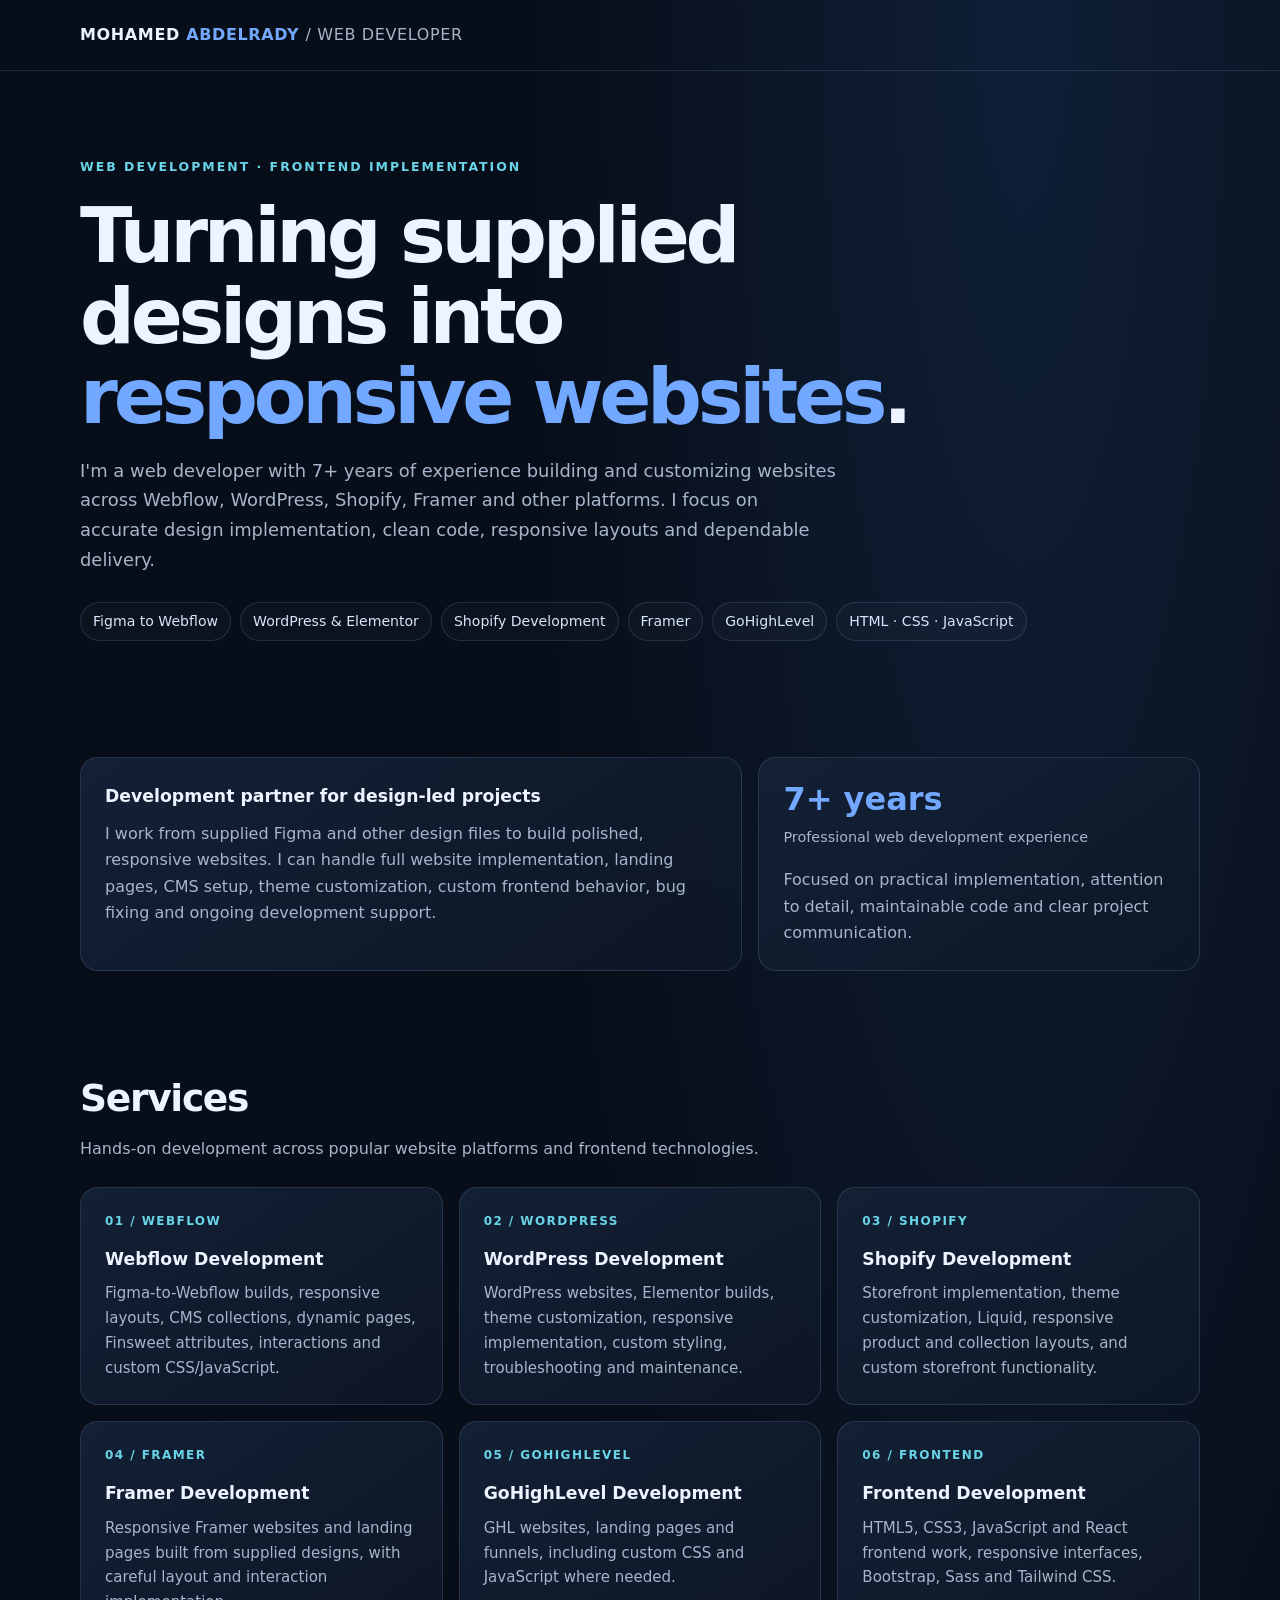
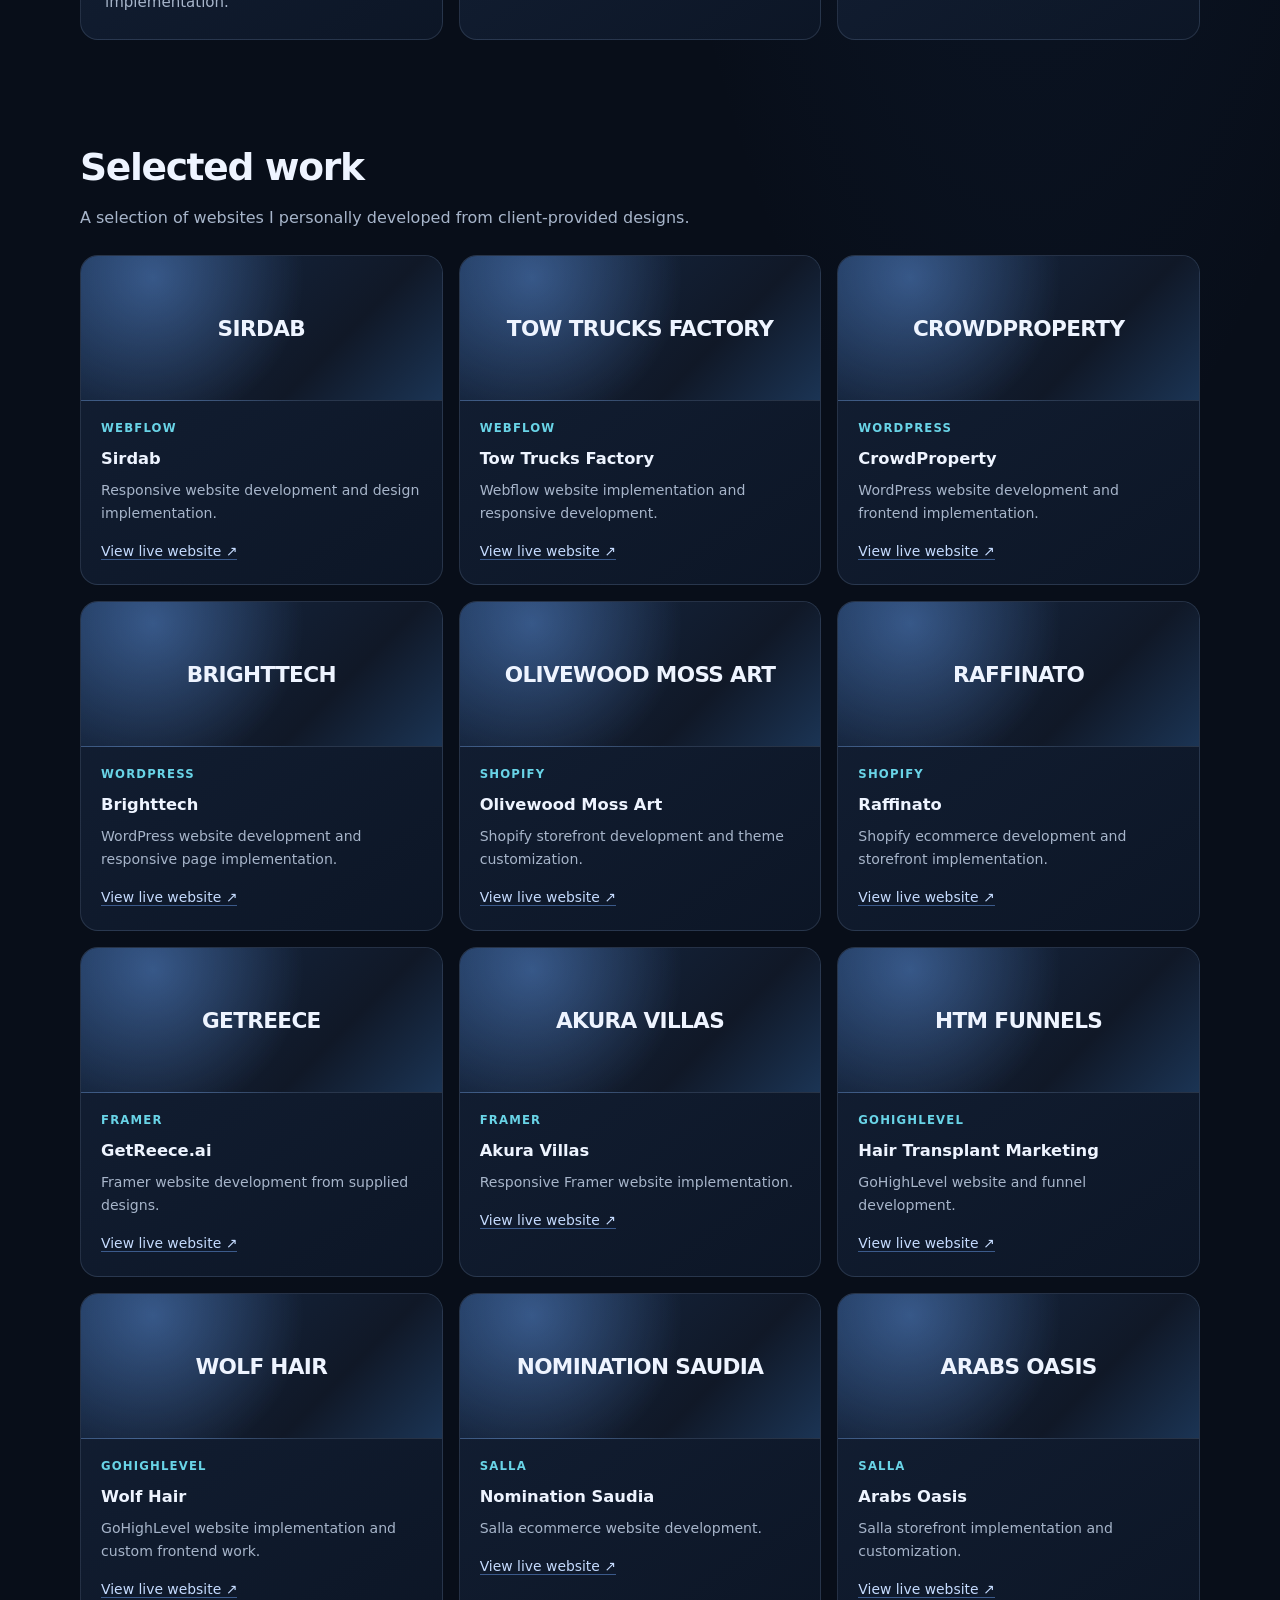
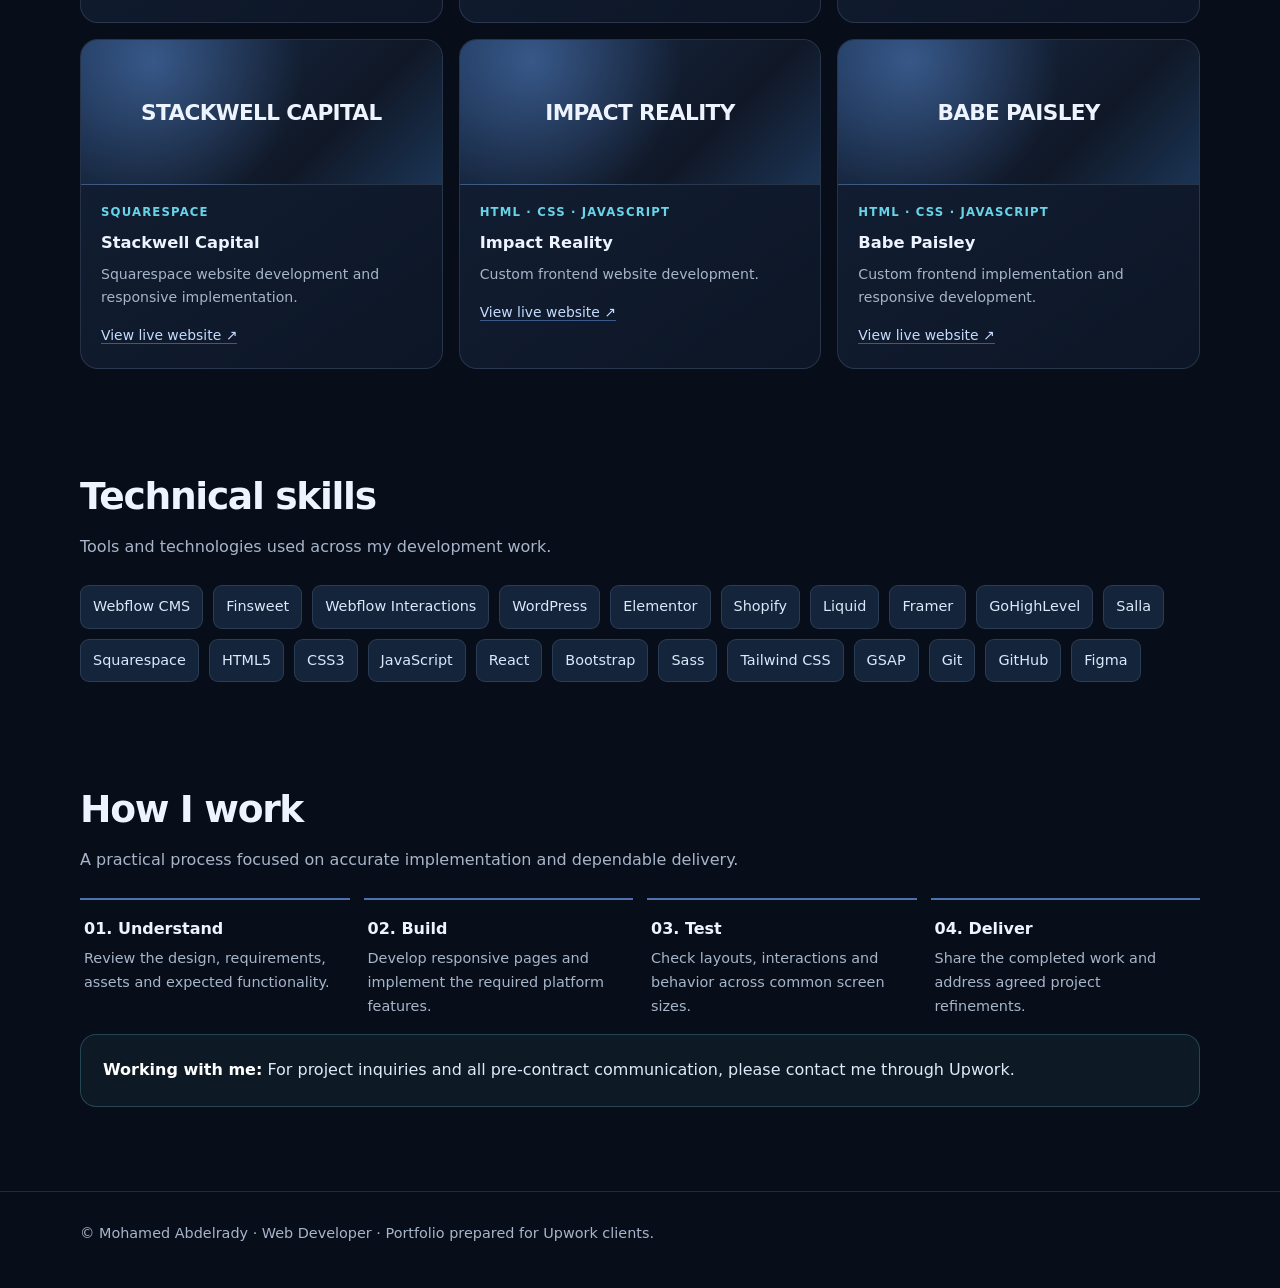
==== upwork.html @ b4db04c6 "Add files via upload" ====
<!doctype html>
<html lang="en">
<head>
  <meta charset="utf-8">
  <meta name="viewport" content="width=device-width, initial-scale=1">
  <meta name="description" content="Web developer with 7+ years of experience building responsive Webflow, WordPress, Shopify, Framer, GoHighLevel, Salla and Squarespace websites from supplied designs.">
  <meta name="robots" content="index,follow">
  <meta name="theme-color" content="#0b1220">
  <title>Web Developer Portfolio | Webflow, WordPress, Shopify & Frontend</title>
  <style>
    :root{color-scheme:dark;--bg:#080e19;--panel:#101a2b;--panel2:#121f34;--line:rgba(160,184,220,.16);--text:#eef4ff;--muted:#a7b5ca;--blue:#72a8ff;--cyan:#69d4e7;--max:1120px}
    *{box-sizing:border-box}html{scroll-behavior:smooth}body{margin:0;background:radial-gradient(ellipse at 80% 0%,rgba(42,91,160,.22),transparent 34%),var(--bg);color:var(--text);font:16px/1.65 Inter,ui-sans-serif,system-ui,-apple-system,"Segoe UI",sans-serif}
    a{color:inherit}.wrap{width:min(var(--max),calc(100% - 40px));margin:auto}.top{padding:22px 0;border-bottom:1px solid var(--line)}.brand{font-weight:750;letter-spacing:.04em}.brand span{color:var(--blue)}
    .hero{padding:86px 0 68px}.eyebrow{color:var(--cyan);font-size:.78rem;font-weight:750;letter-spacing:.16em;text-transform:uppercase}.hero h1{max-width:850px;font-size:clamp(2.5rem,6vw,4.8rem);line-height:1.05;letter-spacing:-.055em;margin:18px 0}.hero h1 em{font-style:normal;color:var(--blue)}.lead{max-width:760px;color:var(--muted);font-size:1.12rem}.chips{display:flex;flex-wrap:wrap;gap:9px;margin-top:28px}.chip{padding:7px 12px;border:1px solid var(--line);border-radius:99px;background:rgba(255,255,255,.025);font-size:.88rem;color:#d7e5fa}
    section{padding:48px 0}.section-head{margin-bottom:24px}.section-head h2{font-size:clamp(1.7rem,3vw,2.35rem);letter-spacing:-.035em;margin:0 0 7px}.section-head p{margin:0;color:var(--muted)}.intro-grid,.service-grid,.project-grid{display:grid;gap:16px}.intro-grid{grid-template-columns:1.2fr .8fr}.card{background:linear-gradient(145deg,rgba(20,33,54,.95),rgba(13,23,39,.95));border:1px solid var(--line);border-radius:18px;padding:24px}.card h3{margin:0 0 10px;font-size:1.08rem}.card p{margin:0;color:var(--muted)}.stat{font-size:2rem;font-weight:800;color:var(--blue);line-height:1.1}.stat-label{color:var(--muted);font-size:.9rem;margin-top:8px}.service-grid{grid-template-columns:repeat(3,1fr)}.service{min-height:190px}.service .num{font-size:.75rem;color:var(--cyan);font-weight:750;letter-spacing:.12em}.service h3{margin:13px 0 8px}.service p{font-size:.94rem}
    .project-grid{grid-template-columns:repeat(3,1fr)}.project{padding:0;overflow:hidden}.cover{height:145px;display:flex;align-items:center;justify-content:center;text-align:center;padding:20px;background:radial-gradient(circle at 20% 15%,rgba(111,170,255,.38),transparent 48%),linear-gradient(135deg,#172b49,#101827 68%,#1b3454);border-bottom:1px solid var(--line)}.cover strong{font-size:1.35rem;letter-spacing:-.03em}.project-body{padding:18px 20px 20px}.tag{font-size:.73rem;color:var(--cyan);font-weight:750;letter-spacing:.1em;text-transform:uppercase}.project h3{margin:7px 0 6px;font-size:1.02rem}.project p{font-size:.88rem;color:var(--muted);margin:0 0 13px}.project a{font-size:.87rem;color:#c6dcff;text-decoration:none;border-bottom:1px solid rgba(114,168,255,.45)}.project a:hover{color:white}
    .stack{display:flex;flex-wrap:wrap;gap:10px}.stack span{background:#14243a;border:1px solid var(--line);border-radius:9px;padding:9px 12px;color:#dce8fa;font-size:.9rem}.process{display:grid;grid-template-columns:repeat(4,1fr);gap:14px}.step{border-top:2px solid rgba(114,168,255,.65);padding:16px 4px}.step b{display:block;margin-bottom:5px}.step p{margin:0;color:var(--muted);font-size:.9rem}.note{padding:22px;border:1px solid rgba(105,212,231,.24);border-radius:16px;background:rgba(105,212,231,.055);color:#dceafa}.note strong{color:white}.foot{padding:30px 0 42px;border-top:1px solid var(--line);color:var(--muted);font-size:.9rem;margin-top:36px}
    @media(max-width:800px){.intro-grid{grid-template-columns:1fr}.service-grid,.project-grid{grid-template-columns:repeat(2,1fr)}.process{grid-template-columns:repeat(2,1fr)}}@media(max-width:540px){.wrap{width:min(100% - 28px,var(--max))}.hero{padding:62px 0 45px}.service-grid,.project-grid{grid-template-columns:1fr}.card{padding:20px}.cover{height:125px}}
  </style>
</head>
<body>
  <header class="top"><div class="wrap brand">MOHAMED <span>ABDELRADY</span> <span style="color:#a7b5ca;font-weight:500">/ WEB DEVELOPER</span></div></header>
  <main>
    <section class="hero"><div class="wrap">
      <div class="eyebrow">Web Development · Frontend Implementation</div>
      <h1>Turning supplied designs into <em>responsive websites</em>.</h1>
      <p class="lead">I'm a web developer with 7+ years of experience building and customizing websites across Webflow, WordPress, Shopify, Framer and other platforms. I focus on accurate design implementation, clean code, responsive layouts and dependable delivery.</p>
      <div class="chips"><span class="chip">Figma to Webflow</span><span class="chip">WordPress & Elementor</span><span class="chip">Shopify Development</span><span class="chip">Framer</span><span class="chip">GoHighLevel</span><span class="chip">HTML · CSS · JavaScript</span></div>
    </div></section>
    <section><div class="wrap intro-grid">
      <article class="card"><h3>Development partner for design-led projects</h3><p>I work from supplied Figma and other design files to build polished, responsive websites. I can handle full website implementation, landing pages, CMS setup, theme customization, custom frontend behavior, bug fixing and ongoing development support.</p></article>
      <article class="card"><div class="stat">7+ years</div><div class="stat-label">Professional web development experience</div><p style="margin-top:18px">Focused on practical implementation, attention to detail, maintainable code and clear project communication.</p></article>
    </div></section>
    <section><div class="wrap"><div class="section-head"><h2>Services</h2><p>Hands-on development across popular website platforms and frontend technologies.</p></div>
      <div class="service-grid">
        <article class="card service"><div class="num">01 / WEBFLOW</div><h3>Webflow Development</h3><p>Figma-to-Webflow builds, responsive layouts, CMS collections, dynamic pages, Finsweet attributes, interactions and custom CSS/JavaScript.</p></article>
        <article class="card service"><div class="num">02 / WORDPRESS</div><h3>WordPress Development</h3><p>WordPress websites, Elementor builds, theme customization, responsive implementation, custom styling, troubleshooting and maintenance.</p></article>
        <article class="card service"><div class="num">03 / SHOPIFY</div><h3>Shopify Development</h3><p>Storefront implementation, theme customization, Liquid, responsive product and collection layouts, and custom storefront functionality.</p></article>
        <article class="card service"><div class="num">04 / FRAMER</div><h3>Framer Development</h3><p>Responsive Framer websites and landing pages built from supplied designs, with careful layout and interaction implementation.</p></article>
        <article class="card service"><div class="num">05 / GOHIGHLEVEL</div><h3>GoHighLevel Development</h3><p>GHL websites, landing pages and funnels, including custom CSS and JavaScript where needed.</p></article>
        <article class="card service"><div class="num">06 / FRONTEND</div><h3>Frontend Development</h3><p>HTML5, CSS3, JavaScript and React frontend work, responsive interfaces, Bootstrap, Sass and Tailwind CSS.</p></article>
      </div>
    </div></section>
    <section><div class="wrap"><div class="section-head"><h2>Selected work</h2><p>A selection of websites I personally developed from client-provided designs.</p></div>
      <div class="project-grid">
        <article class="card project"><div class="cover"><strong>SIRDAB</strong></div><div class="project-body"><div class="tag">Webflow</div><h3>Sirdab</h3><p>Responsive website development and design implementation.</p><a href="https://sirdab.co/en/" target="_blank" rel="noopener noreferrer">View live website ↗</a></div></article>
        <article class="card project"><div class="cover"><strong>TOW TRUCKS FACTORY</strong></div><div class="project-body"><div class="tag">Webflow</div><h3>Tow Trucks Factory</h3><p>Webflow website implementation and responsive development.</p><a href="https://www.towtrucksfactory.com/" target="_blank" rel="noopener noreferrer">View live website ↗</a></div></article>
        <article class="card project"><div class="cover"><strong>CROWDPROPERTY</strong></div><div class="project-body"><div class="tag">WordPress</div><h3>CrowdProperty</h3><p>WordPress website development and frontend implementation.</p><a href="https://www.crowdproperty.com/" target="_blank" rel="noopener noreferrer">View live website ↗</a></div></article>
        <article class="card project"><div class="cover"><strong>BRIGHTTECH</strong></div><div class="project-body"><div class="tag">WordPress</div><h3>Brighttech</h3><p>WordPress website development and responsive page implementation.</p><a href="https://brighttech.ai/" target="_blank" rel="noopener noreferrer">View live website ↗</a></div></article>
        <article class="card project"><div class="cover"><strong>OLIVEWOOD MOSS ART</strong></div><div class="project-body"><div class="tag">Shopify</div><h3>Olivewood Moss Art</h3><p>Shopify storefront development and theme customization.</p><a href="https://olivewoodmossart.com/" target="_blank" rel="noopener noreferrer">View live website ↗</a></div></article>
        <article class="card project"><div class="cover"><strong>RAFFINATO</strong></div><div class="project-body"><div class="tag">Shopify</div><h3>Raffinato</h3><p>Shopify ecommerce development and storefront implementation.</p><a href="https://raffinato.sa/" target="_blank" rel="noopener noreferrer">View live website ↗</a></div></article>
        <article class="card project"><div class="cover"><strong>GETREECE</strong></div><div class="project-body"><div class="tag">Framer</div><h3>GetReece.ai</h3><p>Framer website development from supplied designs.</p><a href="https://www.getreece.ai/" target="_blank" rel="noopener noreferrer">View live website ↗</a></div></article>
        <article class="card project"><div class="cover"><strong>AKURA VILLAS</strong></div><div class="project-body"><div class="tag">Framer</div><h3>Akura Villas</h3><p>Responsive Framer website implementation.</p><a href="https://www.akuravillas.com/" target="_blank" rel="noopener noreferrer">View live website ↗</a></div></article>
        <article class="card project"><div class="cover"><strong>HTM FUNNELS</strong></div><div class="project-body"><div class="tag">GoHighLevel</div><h3>Hair Transplant Marketing</h3><p>GoHighLevel website and funnel development.</p><a href="https://hairtransplant-marketing.com/" target="_blank" rel="noopener noreferrer">View live website ↗</a></div></article>
        <article class="card project"><div class="cover"><strong>WOLF HAIR</strong></div><div class="project-body"><div class="tag">GoHighLevel</div><h3>Wolf Hair</h3><p>GoHighLevel website implementation and custom frontend work.</p><a href="https://wolfhair.info/home" target="_blank" rel="noopener noreferrer">View live website ↗</a></div></article>
        <article class="card project"><div class="cover"><strong>NOMINATION SAUDIA</strong></div><div class="project-body"><div class="tag">Salla</div><h3>Nomination Saudia</h3><p>Salla ecommerce website development.</p><a href="https://nomination-saudia.com/ar" target="_blank" rel="noopener noreferrer">View live website ↗</a></div></article>
        <article class="card project"><div class="cover"><strong>ARABS OASIS</strong></div><div class="project-body"><div class="tag">Salla</div><h3>Arabs Oasis</h3><p>Salla storefront implementation and customization.</p><a href="https://arabsoasis.com/" target="_blank" rel="noopener noreferrer">View live website ↗</a></div></article>
        <article class="card project"><div class="cover"><strong>STACKWELL CAPITAL</strong></div><div class="project-body"><div class="tag">Squarespace</div><h3>Stackwell Capital</h3><p>Squarespace website development and responsive implementation.</p><a href="https://www.stackwellcapital.com/" target="_blank" rel="noopener noreferrer">View live website ↗</a></div></article>
        <article class="card project"><div class="cover"><strong>IMPACT REALITY</strong></div><div class="project-body"><div class="tag">HTML · CSS · JavaScript</div><h3>Impact Reality</h3><p>Custom frontend website development.</p><a href="https://www.impactreality.com/" target="_blank" rel="noopener noreferrer">View live website ↗</a></div></article>
        <article class="card project"><div class="cover"><strong>BABE PAISLEY</strong></div><div class="project-body"><div class="tag">HTML · CSS · JavaScript</div><h3>Babe Paisley</h3><p>Custom frontend implementation and responsive development.</p><a href="https://babepaisley.com/" target="_blank" rel="noopener noreferrer">View live website ↗</a></div></article>
      </div>
    </div></section>
    <section><div class="wrap"><div class="section-head"><h2>Technical skills</h2><p>Tools and technologies used across my development work.</p></div><div class="stack"><span>Webflow CMS</span><span>Finsweet</span><span>Webflow Interactions</span><span>WordPress</span><span>Elementor</span><span>Shopify</span><span>Liquid</span><span>Framer</span><span>GoHighLevel</span><span>Salla</span><span>Squarespace</span><span>HTML5</span><span>CSS3</span><span>JavaScript</span><span>React</span><span>Bootstrap</span><span>Sass</span><span>Tailwind CSS</span><span>GSAP</span><span>Git</span><span>GitHub</span><span>Figma</span></div></div></section>
    <section><div class="wrap"><div class="section-head"><h2>How I work</h2><p>A practical process focused on accurate implementation and dependable delivery.</p></div><div class="process"><div class="step"><b>01. Understand</b><p>Review the design, requirements, assets and expected functionality.</p></div><div class="step"><b>02. Build</b><p>Develop responsive pages and implement the required platform features.</p></div><div class="step"><b>03. Test</b><p>Check layouts, interactions and behavior across common screen sizes.</p></div><div class="step"><b>04. Deliver</b><p>Share the completed work and address agreed project refinements.</p></div></div><div class="note"><strong>Working with me:</strong> For project inquiries and all pre-contract communication, please contact me through Upwork.</div></div></section>
  </main>
  <footer class="foot"><div class="wrap">© Mohamed Abdelrady · Web Developer · Portfolio prepared for Upwork clients.</div></footer>
</body>
</html>
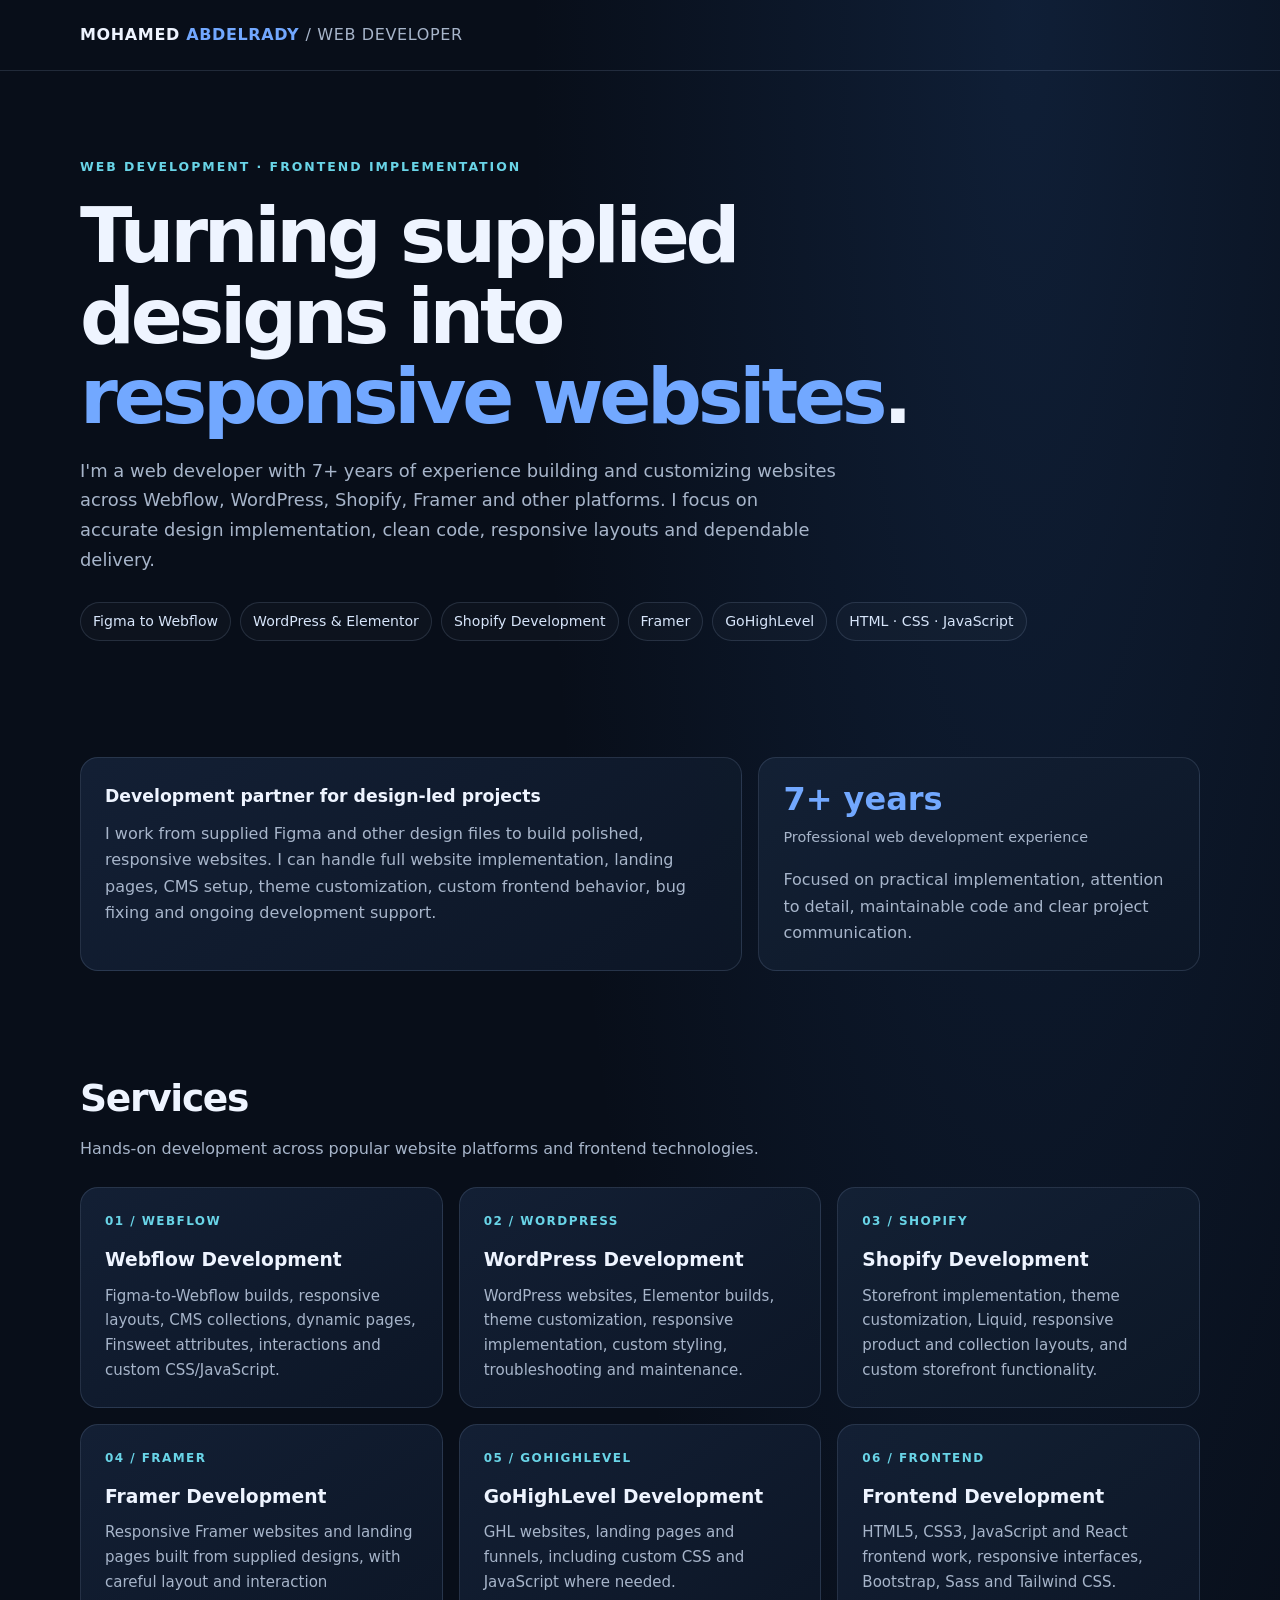
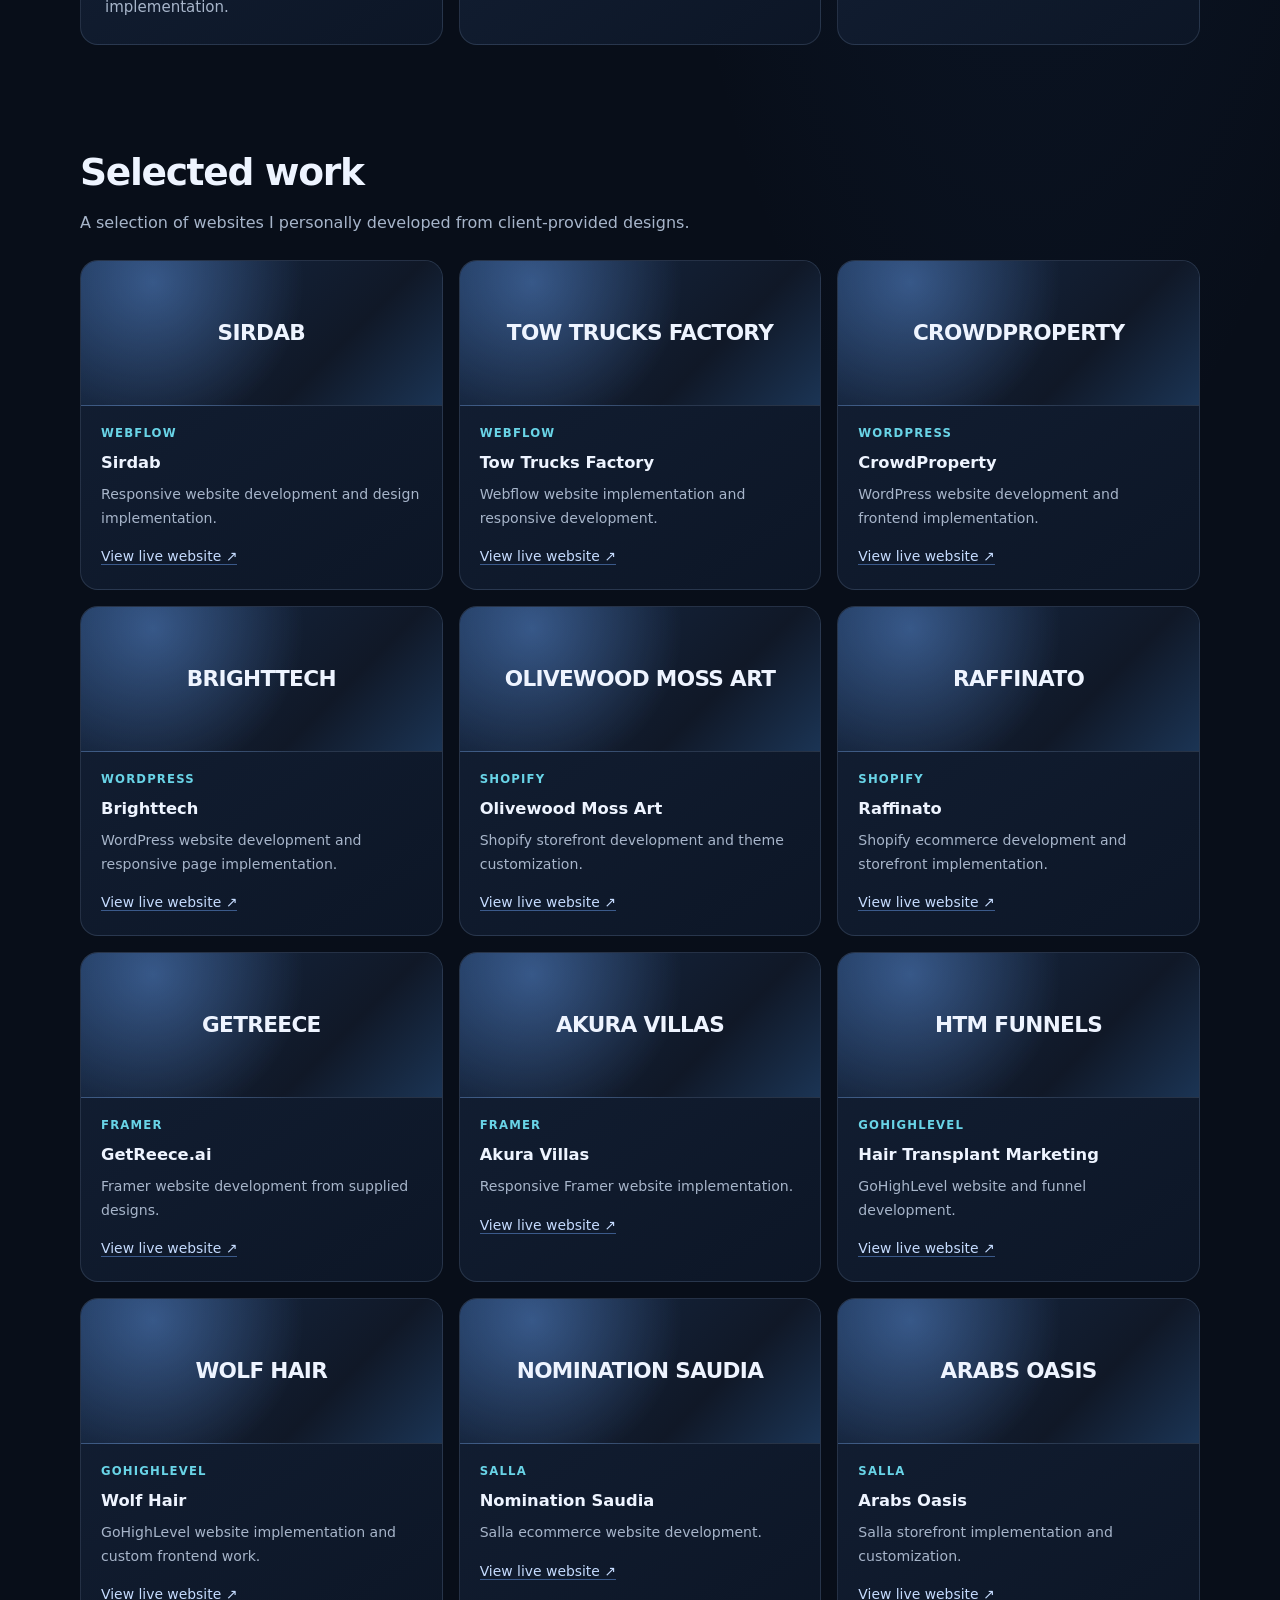
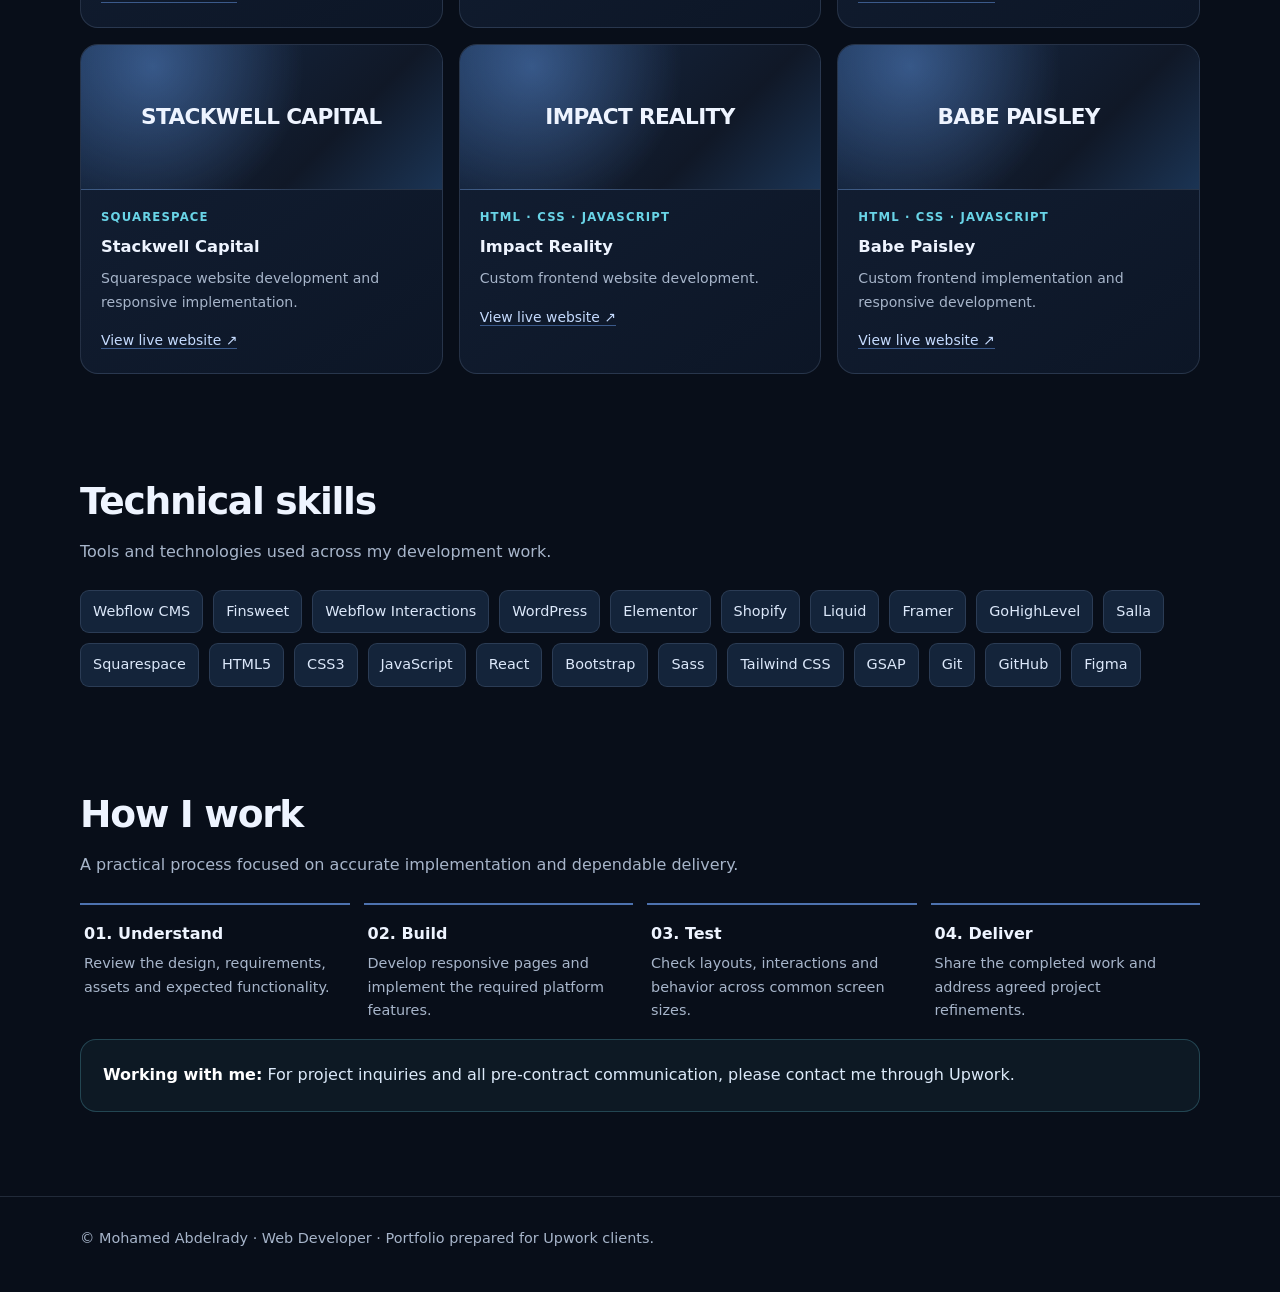
==== commit 5b1baaed: "Add files via upload" ====
--- a/upwork.html
+++ b/upwork.html
@@ -12,7 +12,7 @@
     *{box-sizing:border-box}html{scroll-behavior:smooth}body{margin:0;background:radial-gradient(ellipse at 80% 0%,rgba(42,91,160,.22),transparent 34%),var(--bg);color:var(--text);font:16px/1.65 Inter,ui-sans-serif,system-ui,-apple-system,"Segoe UI",sans-serif}
     a{color:inherit}.wrap{width:min(var(--max),calc(100% - 40px));margin:auto}.top{padding:22px 0;border-bottom:1px solid var(--line)}.brand{font-weight:750;letter-spacing:.04em}.brand span{color:var(--blue)}
     .hero{padding:86px 0 68px}.eyebrow{color:var(--cyan);font-size:.78rem;font-weight:750;letter-spacing:.16em;text-transform:uppercase}.hero h1{max-width:850px;font-size:clamp(2.5rem,6vw,4.8rem);line-height:1.05;letter-spacing:-.055em;margin:18px 0}.hero h1 em{font-style:normal;color:var(--blue)}.lead{max-width:760px;color:var(--muted);font-size:1.12rem}.chips{display:flex;flex-wrap:wrap;gap:9px;margin-top:28px}.chip{padding:7px 12px;border:1px solid var(--line);border-radius:99px;background:rgba(255,255,255,.025);font-size:.88rem;color:#d7e5fa}
-    section{padding:48px 0}.section-head{margin-bottom:24px}.section-head h2{font-size:clamp(1.7rem,3vw,2.35rem);letter-spacing:-.035em;margin:0 0 7px}.section-head p{margin:0;color:var(--muted)}.intro-grid,.service-grid,.project-grid{display:grid;gap:16px}.intro-grid{grid-template-columns:1.2fr .8fr}.card{background:linear-gradient(145deg,rgba(20,33,54,.95),rgba(13,23,39,.95));border:1px solid var(--line);border-radius:18px;padding:24px}.card h3{margin:0 0 10px;font-size:1.08rem}.card p{margin:0;color:var(--muted)}.stat{font-size:2rem;font-weight:800;color:var(--blue);line-height:1.1}.stat-label{color:var(--muted);font-size:.9rem;margin-top:8px}.service-grid{grid-template-columns:repeat(3,1fr)}.service{min-height:190px}.service .num{font-size:.75rem;color:var(--cyan);font-weight:750;letter-spacing:.12em}.service h3{margin:13px 0 8px}.service p{font-size:.94rem}
+    section{padding:48px 0}.section-head{margin-bottom:24px}.section-head h2{font-size:clamp(1.7rem,3vw,2.35rem);letter-spacing:-.035em;margin:0 0 7px}.section-head p{margin:0;color:var(--muted)}.intro-grid,.service-grid,.project-grid{display:grid;gap:16px}.intro-grid{grid-template-columns:1.2fr .8fr}.card{background:linear-gradient(145deg,rgba(20,33,54,.95),rgba(13,23,39,.95));border:1px solid var(--line);border-radius:18px;padding:24px}.card h2{margin:0 0 10px;font-size:1.08rem}.card p{margin:0;color:var(--muted)}.stat{font-size:2rem;font-weight:800;color:var(--blue);line-height:1.1}.stat-label{color:var(--muted);font-size:.9rem;margin-top:8px}.service-grid{grid-template-columns:repeat(3,1fr)}.service{min-height:190px}.service .num{font-size:.75rem;color:var(--cyan);font-weight:750;letter-spacing:.12em}.service h3{margin:13px 0 8px}.service p{font-size:.94rem}
     .project-grid{grid-template-columns:repeat(3,1fr)}.project{padding:0;overflow:hidden}.cover{height:145px;display:flex;align-items:center;justify-content:center;text-align:center;padding:20px;background:radial-gradient(circle at 20% 15%,rgba(111,170,255,.38),transparent 48%),linear-gradient(135deg,#172b49,#101827 68%,#1b3454);border-bottom:1px solid var(--line)}.cover strong{font-size:1.35rem;letter-spacing:-.03em}.project-body{padding:18px 20px 20px}.tag{font-size:.73rem;color:var(--cyan);font-weight:750;letter-spacing:.1em;text-transform:uppercase}.project h3{margin:7px 0 6px;font-size:1.02rem}.project p{font-size:.88rem;color:var(--muted);margin:0 0 13px}.project a{font-size:.87rem;color:#c6dcff;text-decoration:none;border-bottom:1px solid rgba(114,168,255,.45)}.project a:hover{color:white}
     .stack{display:flex;flex-wrap:wrap;gap:10px}.stack span{background:#14243a;border:1px solid var(--line);border-radius:9px;padding:9px 12px;color:#dce8fa;font-size:.9rem}.process{display:grid;grid-template-columns:repeat(4,1fr);gap:14px}.step{border-top:2px solid rgba(114,168,255,.65);padding:16px 4px}.step b{display:block;margin-bottom:5px}.step p{margin:0;color:var(--muted);font-size:.9rem}.note{padding:22px;border:1px solid rgba(105,212,231,.24);border-radius:16px;background:rgba(105,212,231,.055);color:#dceafa}.note strong{color:white}.foot{padding:30px 0 42px;border-top:1px solid var(--line);color:var(--muted);font-size:.9rem;margin-top:36px}
     @media(max-width:800px){.intro-grid{grid-template-columns:1fr}.service-grid,.project-grid{grid-template-columns:repeat(2,1fr)}.process{grid-template-columns:repeat(2,1fr)}}@media(max-width:540px){.wrap{width:min(100% - 28px,var(--max))}.hero{padding:62px 0 45px}.service-grid,.project-grid{grid-template-columns:1fr}.card{padding:20px}.cover{height:125px}}
@@ -28,7 +28,7 @@
       <div class="chips"><span class="chip">Figma to Webflow</span><span class="chip">WordPress & Elementor</span><span class="chip">Shopify Development</span><span class="chip">Framer</span><span class="chip">GoHighLevel</span><span class="chip">HTML · CSS · JavaScript</span></div>
     </div></section>
     <section><div class="wrap intro-grid">
-      <article class="card"><h3>Development partner for design-led projects</h3><p>I work from supplied Figma and other design files to build polished, responsive websites. I can handle full website implementation, landing pages, CMS setup, theme customization, custom frontend behavior, bug fixing and ongoing development support.</p></article>
+      <article class="card"><h2>Development partner for design-led projects</h2><p>I work from supplied Figma and other design files to build polished, responsive websites. I can handle full website implementation, landing pages, CMS setup, theme customization, custom frontend behavior, bug fixing and ongoing development support.</p></article>
       <article class="card"><div class="stat">7+ years</div><div class="stat-label">Professional web development experience</div><p style="margin-top:18px">Focused on practical implementation, attention to detail, maintainable code and clear project communication.</p></article>
     </div></section>
     <section><div class="wrap"><div class="section-head"><h2>Services</h2><p>Hands-on development across popular website platforms and frontend technologies.</p></div>
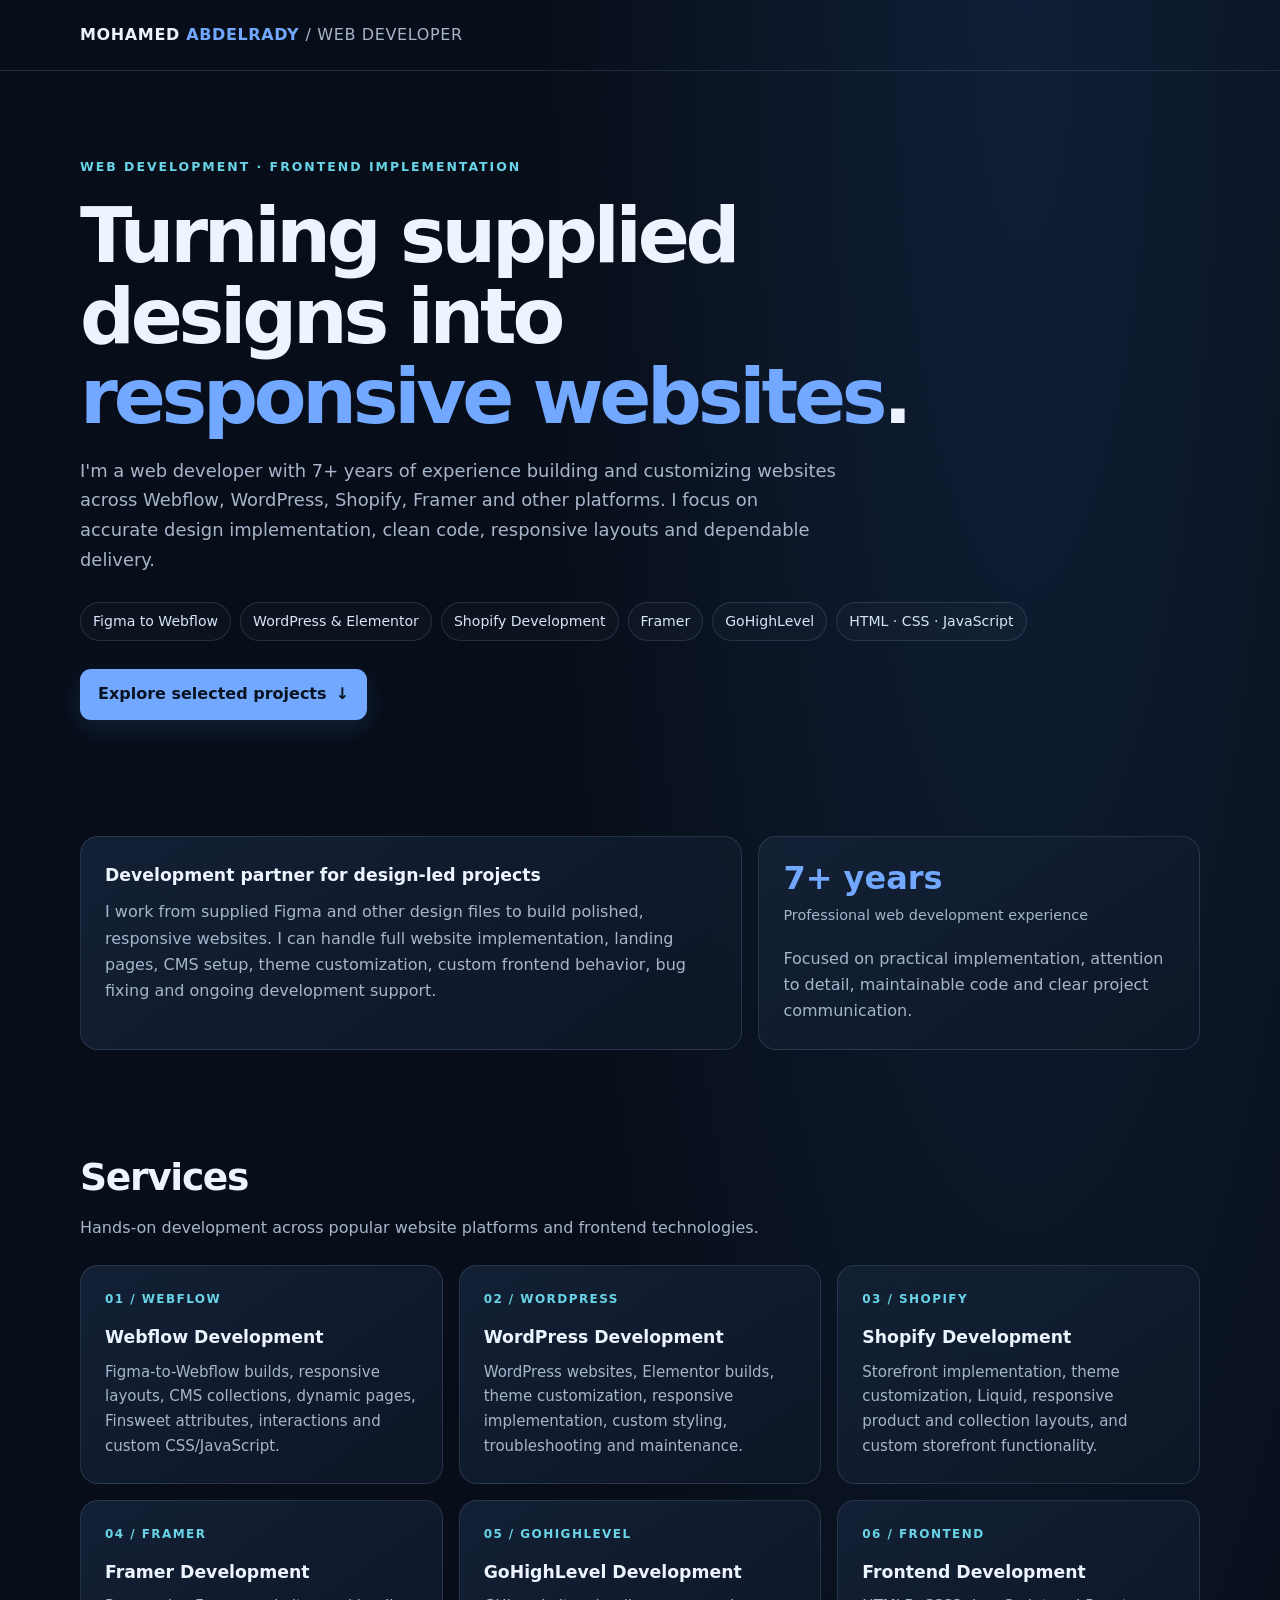
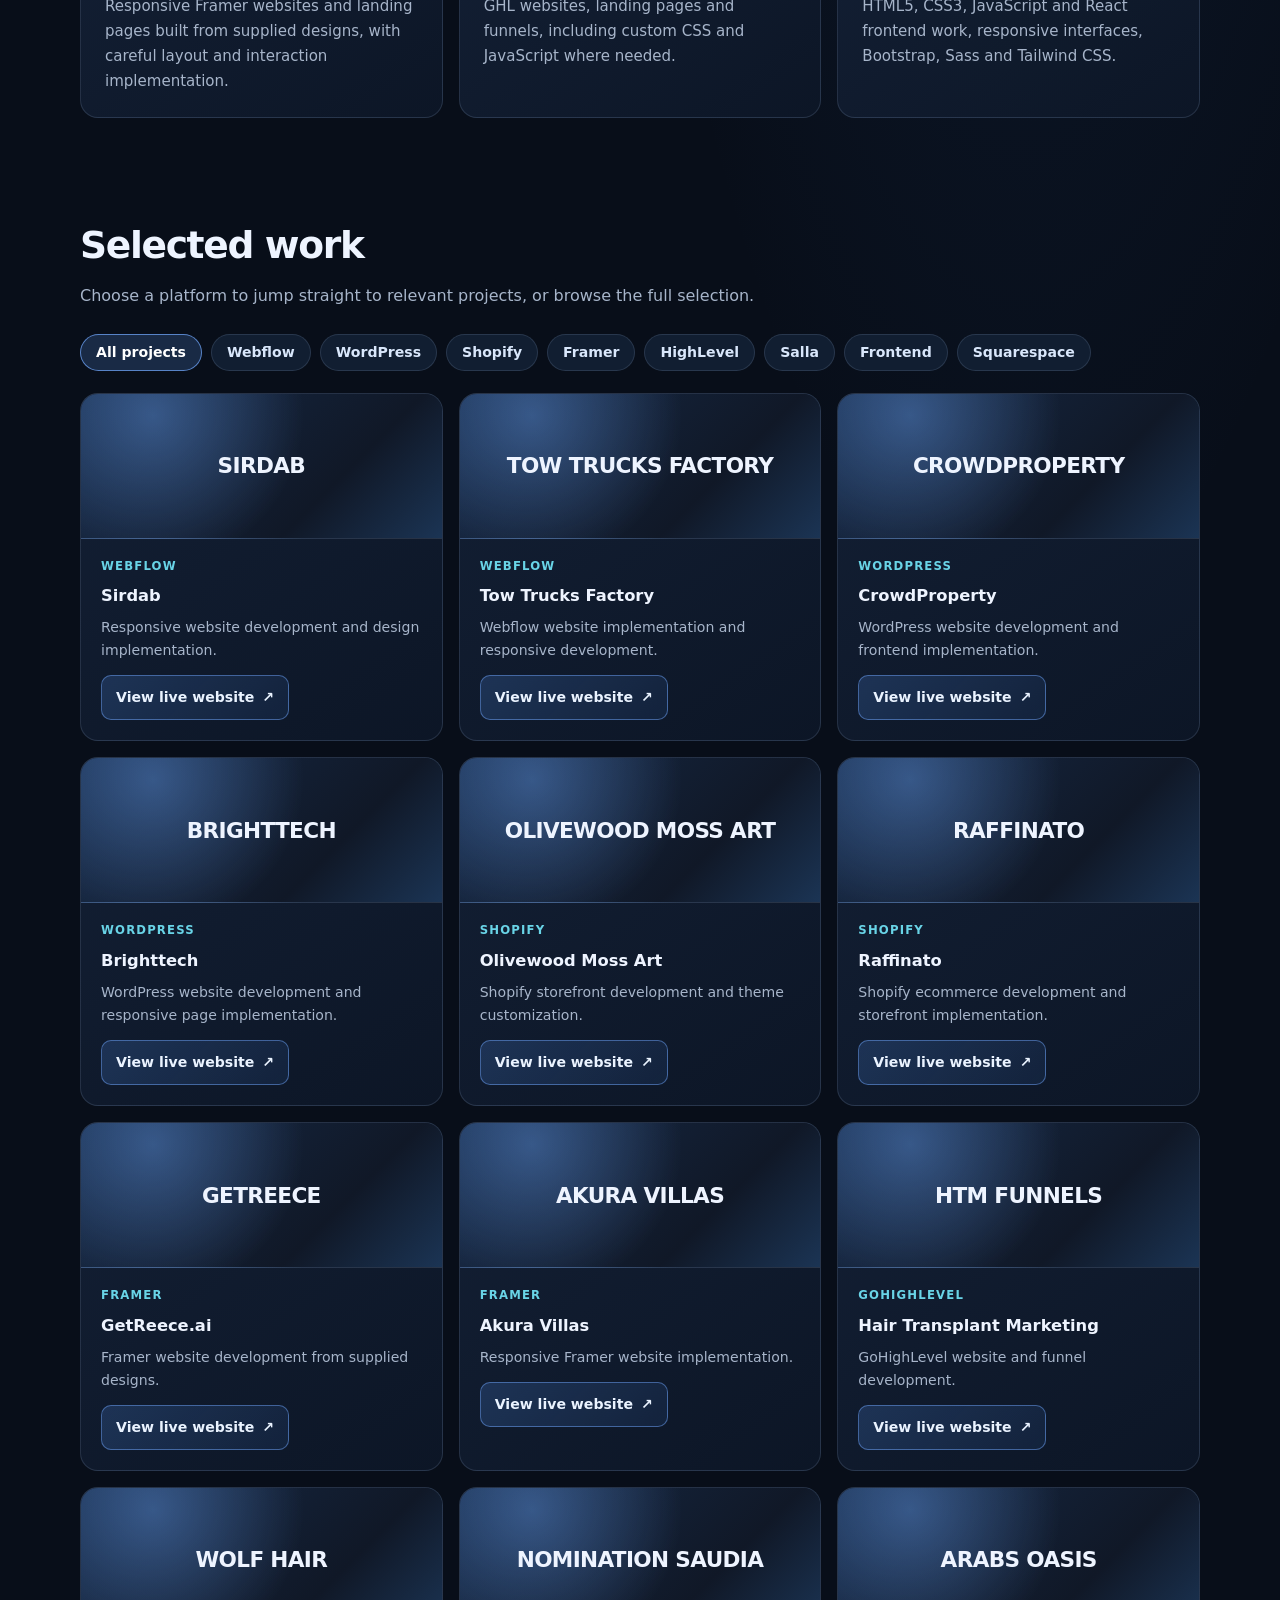
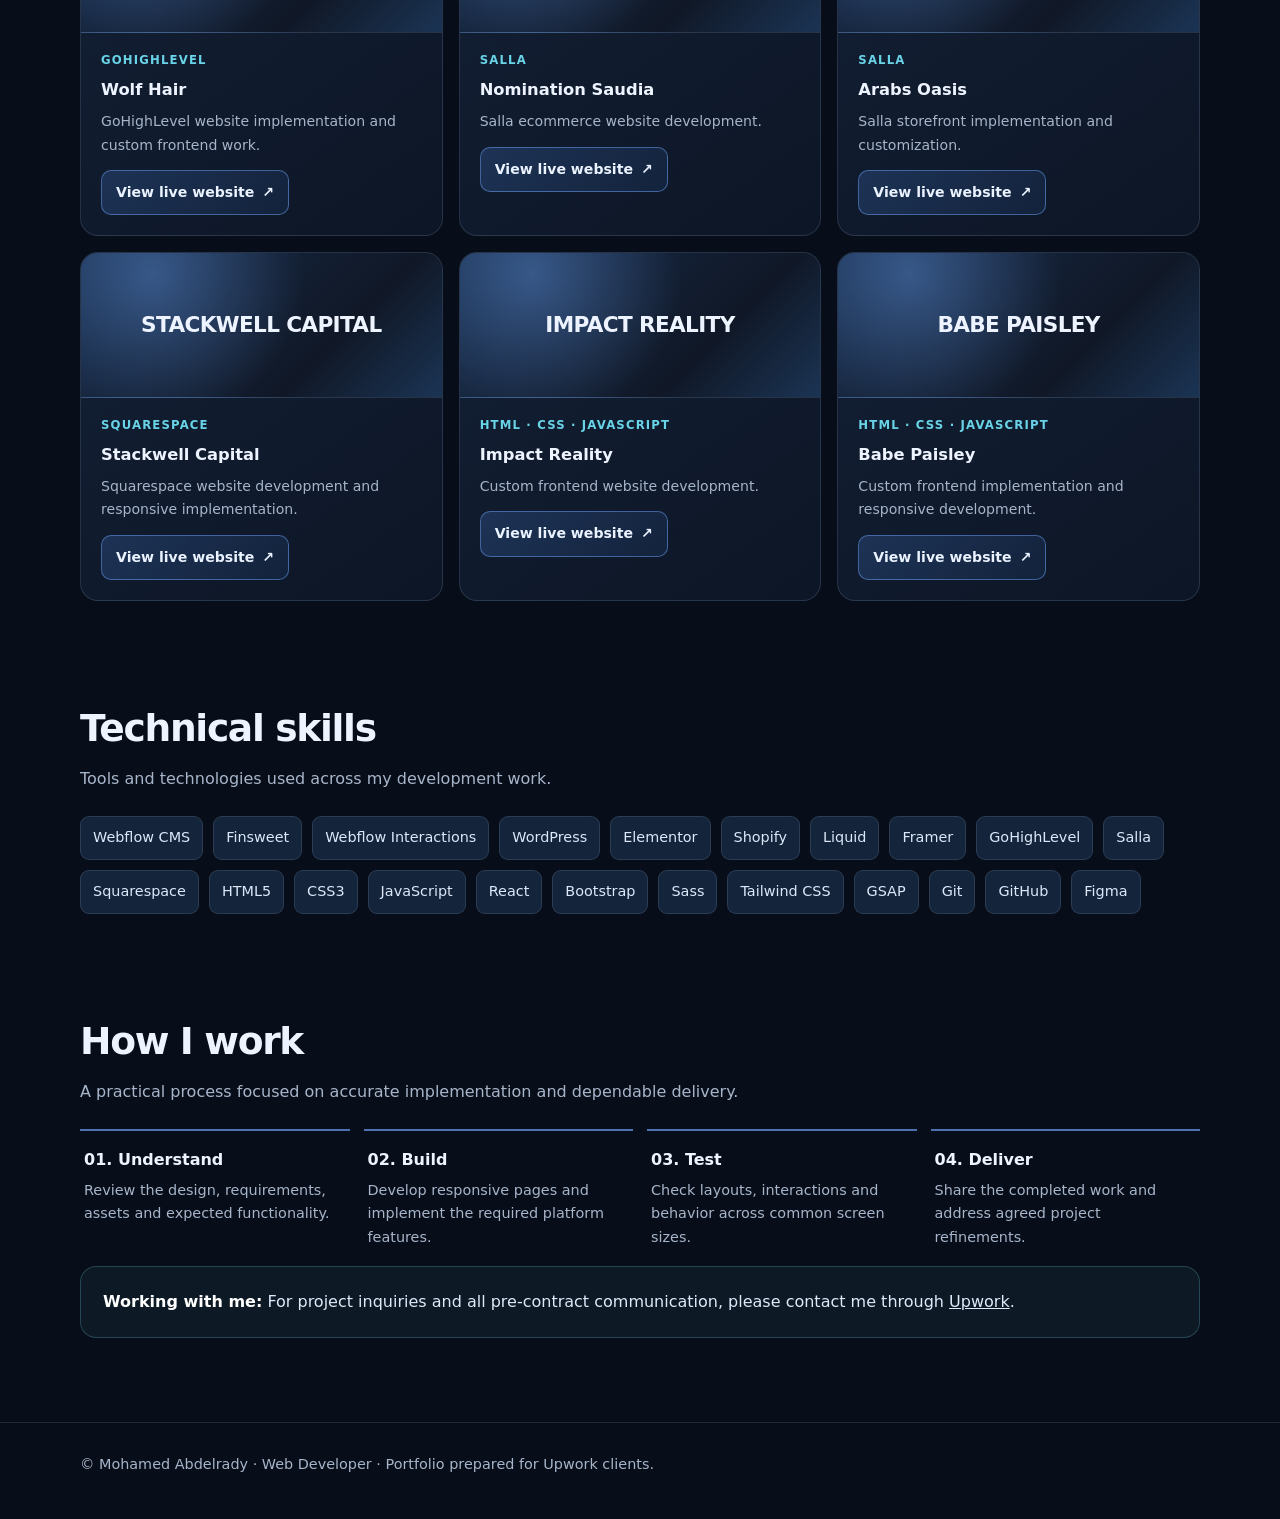
==== commit 3f502936: "Update upwork.html" ====
--- a/upwork.html
+++ b/upwork.html
@@ -7,13 +7,17 @@
   <meta name="robots" content="index,follow">
   <meta name="theme-color" content="#0b1220">
   <title>Web Developer Portfolio | Webflow, WordPress, Shopify & Frontend</title>
+  <link rel="icon" href="assets/favicon.svg" type="image/svg+xml">
+  <link rel="icon" href="assets/favicon-32.png" type="image/png" sizes="32x32">
+  <link rel="icon" href="assets/favicon-16.png" type="image/png" sizes="16x16">
+  <link rel="apple-touch-icon" href="assets/apple-touch-icon.png">
   <style>
     :root{color-scheme:dark;--bg:#080e19;--panel:#101a2b;--panel2:#121f34;--line:rgba(160,184,220,.16);--text:#eef4ff;--muted:#a7b5ca;--blue:#72a8ff;--cyan:#69d4e7;--max:1120px}
     *{box-sizing:border-box}html{scroll-behavior:smooth}body{margin:0;background:radial-gradient(ellipse at 80% 0%,rgba(42,91,160,.22),transparent 34%),var(--bg);color:var(--text);font:16px/1.65 Inter,ui-sans-serif,system-ui,-apple-system,"Segoe UI",sans-serif}
     a{color:inherit}.wrap{width:min(var(--max),calc(100% - 40px));margin:auto}.top{padding:22px 0;border-bottom:1px solid var(--line)}.brand{font-weight:750;letter-spacing:.04em}.brand span{color:var(--blue)}
     .hero{padding:86px 0 68px}.eyebrow{color:var(--cyan);font-size:.78rem;font-weight:750;letter-spacing:.16em;text-transform:uppercase}.hero h1{max-width:850px;font-size:clamp(2.5rem,6vw,4.8rem);line-height:1.05;letter-spacing:-.055em;margin:18px 0}.hero h1 em{font-style:normal;color:var(--blue)}.lead{max-width:760px;color:var(--muted);font-size:1.12rem}.chips{display:flex;flex-wrap:wrap;gap:9px;margin-top:28px}.chip{padding:7px 12px;border:1px solid var(--line);border-radius:99px;background:rgba(255,255,255,.025);font-size:.88rem;color:#d7e5fa}
-    section{padding:48px 0}.section-head{margin-bottom:24px}.section-head h2{font-size:clamp(1.7rem,3vw,2.35rem);letter-spacing:-.035em;margin:0 0 7px}.section-head p{margin:0;color:var(--muted)}.intro-grid,.service-grid,.project-grid{display:grid;gap:16px}.intro-grid{grid-template-columns:1.2fr .8fr}.card{background:linear-gradient(145deg,rgba(20,33,54,.95),rgba(13,23,39,.95));border:1px solid var(--line);border-radius:18px;padding:24px}.card h2{margin:0 0 10px;font-size:1.08rem}.card p{margin:0;color:var(--muted)}.stat{font-size:2rem;font-weight:800;color:var(--blue);line-height:1.1}.stat-label{color:var(--muted);font-size:.9rem;margin-top:8px}.service-grid{grid-template-columns:repeat(3,1fr)}.service{min-height:190px}.service .num{font-size:.75rem;color:var(--cyan);font-weight:750;letter-spacing:.12em}.service h3{margin:13px 0 8px}.service p{font-size:.94rem}
-    .project-grid{grid-template-columns:repeat(3,1fr)}.project{padding:0;overflow:hidden}.cover{height:145px;display:flex;align-items:center;justify-content:center;text-align:center;padding:20px;background:radial-gradient(circle at 20% 15%,rgba(111,170,255,.38),transparent 48%),linear-gradient(135deg,#172b49,#101827 68%,#1b3454);border-bottom:1px solid var(--line)}.cover strong{font-size:1.35rem;letter-spacing:-.03em}.project-body{padding:18px 20px 20px}.tag{font-size:.73rem;color:var(--cyan);font-weight:750;letter-spacing:.1em;text-transform:uppercase}.project h3{margin:7px 0 6px;font-size:1.02rem}.project p{font-size:.88rem;color:var(--muted);margin:0 0 13px}.project a{font-size:.87rem;color:#c6dcff;text-decoration:none;border-bottom:1px solid rgba(114,168,255,.45)}.project a:hover{color:white}
+    section{padding:48px 0}.section-head{margin-bottom:24px}.section-head h2{font-size:clamp(1.7rem,3vw,2.35rem);letter-spacing:-.035em;margin:0 0 7px}.section-head p{margin:0;color:var(--muted)}.intro-grid,.service-grid,.project-grid{display:grid;gap:16px}.intro-grid{grid-template-columns:1.2fr .8fr}.card{background:linear-gradient(145deg,rgba(20,33,54,.95),rgba(13,23,39,.95));border:1px solid var(--line);border-radius:18px;padding:24px}.card h3{margin:0 0 10px;font-size:1.08rem}.card p{margin:0;color:var(--muted)}.stat{font-size:2rem;font-weight:800;color:var(--blue);line-height:1.1}.stat-label{color:var(--muted);font-size:.9rem;margin-top:8px}.service-grid{grid-template-columns:repeat(3,1fr)}.service{min-height:190px}.service .num{font-size:.75rem;color:var(--cyan);font-weight:750;letter-spacing:.12em}.service h3{margin:13px 0 8px}.service p{font-size:.94rem}
+    .project-grid{grid-template-columns:repeat(3,1fr)}.project{padding:0;overflow:hidden}.cover{height:145px;display:flex;align-items:center;justify-content:center;text-align:center;padding:20px;background:radial-gradient(circle at 20% 15%,rgba(111,170,255,.38),transparent 48%),linear-gradient(135deg,#172b49,#101827 68%,#1b3454);border-bottom:1px solid var(--line)}.cover strong{font-size:1.35rem;letter-spacing:-.03em}.project-body{padding:18px 20px 20px}.tag{font-size:.73rem;color:var(--cyan);font-weight:750;letter-spacing:.1em;text-transform:uppercase}.project h3{margin:7px 0 6px;font-size:1.02rem}.project p{font-size:.88rem;color:var(--muted);margin:0 0 13px}.project-actions{display:flex;flex-wrap:wrap;gap:9px;margin-top:16px}.project .project-link{display:inline-flex;align-items:center;justify-content:center;gap:8px;min-height:42px;padding:10px 14px;border:1px solid rgba(114,168,255,.48);border-radius:10px;background:linear-gradient(135deg,rgba(74,130,215,.24),rgba(48,92,158,.16));color:#eaf3ff;font-size:.88rem;font-weight:700;text-decoration:none;transition:transform .18s ease,border-color .18s ease,background .18s ease}.project .project-link:hover{transform:translateY(-2px);border-color:var(--blue);background:rgba(74,130,215,.32);color:#fff}.project .project-link:focus-visible,.project-filter:focus-visible,.hero-cta:focus-visible{outline:3px solid var(--cyan);outline-offset:3px}.project-nav{display:flex;flex-wrap:wrap;gap:9px;margin:0 0 22px}.project-filter{appearance:none;border:1px solid var(--line);border-radius:999px;padding:9px 15px;background:#111e31;color:#d9e7fb;font-family:inherit;font-size:.88rem;line-height:1.2;font-weight:600;cursor:pointer;transition:background .18s ease,border-color .18s ease,color .18s ease}.project-filter:hover,.project-filter[aria-pressed="true"]{background:rgba(87,145,226,.22);border-color:rgba(114,168,255,.7);color:#fff}.hero-cta{display:inline-flex;align-items:center;gap:9px;margin-top:28px;padding:12px 18px;border-radius:11px;background:var(--blue);color:#081321;text-decoration:none;font-weight:800;box-shadow:0 8px 24px rgba(55,112,196,.2);transition:transform .18s ease,filter .18s ease}.hero-cta:hover{transform:translateY(-2px);filter:brightness(1.08)}.project[hidden]{display:none}
     .stack{display:flex;flex-wrap:wrap;gap:10px}.stack span{background:#14243a;border:1px solid var(--line);border-radius:9px;padding:9px 12px;color:#dce8fa;font-size:.9rem}.process{display:grid;grid-template-columns:repeat(4,1fr);gap:14px}.step{border-top:2px solid rgba(114,168,255,.65);padding:16px 4px}.step b{display:block;margin-bottom:5px}.step p{margin:0;color:var(--muted);font-size:.9rem}.note{padding:22px;border:1px solid rgba(105,212,231,.24);border-radius:16px;background:rgba(105,212,231,.055);color:#dceafa}.note strong{color:white}.foot{padding:30px 0 42px;border-top:1px solid var(--line);color:var(--muted);font-size:.9rem;margin-top:36px}
     @media(max-width:800px){.intro-grid{grid-template-columns:1fr}.service-grid,.project-grid{grid-template-columns:repeat(2,1fr)}.process{grid-template-columns:repeat(2,1fr)}}@media(max-width:540px){.wrap{width:min(100% - 28px,var(--max))}.hero{padding:62px 0 45px}.service-grid,.project-grid{grid-template-columns:1fr}.card{padding:20px}.cover{height:125px}}
   </style>
@@ -26,9 +30,10 @@
       <h1>Turning supplied designs into <em>responsive websites</em>.</h1>
       <p class="lead">I'm a web developer with 7+ years of experience building and customizing websites across Webflow, WordPress, Shopify, Framer and other platforms. I focus on accurate design implementation, clean code, responsive layouts and dependable delivery.</p>
       <div class="chips"><span class="chip">Figma to Webflow</span><span class="chip">WordPress & Elementor</span><span class="chip">Shopify Development</span><span class="chip">Framer</span><span class="chip">GoHighLevel</span><span class="chip">HTML · CSS · JavaScript</span></div>
+      <a class="hero-cta" href="#selected-work">Explore selected projects <span aria-hidden="true">↓</span></a>
     </div></section>
     <section><div class="wrap intro-grid">
-      <article class="card"><h2>Development partner for design-led projects</h2><p>I work from supplied Figma and other design files to build polished, responsive websites. I can handle full website implementation, landing pages, CMS setup, theme customization, custom frontend behavior, bug fixing and ongoing development support.</p></article>
+      <article class="card"><h3>Development partner for design-led projects</h3><p>I work from supplied Figma and other design files to build polished, responsive websites. I can handle full website implementation, landing pages, CMS setup, theme customization, custom frontend behavior, bug fixing and ongoing development support.</p></article>
       <article class="card"><div class="stat">7+ years</div><div class="stat-label">Professional web development experience</div><p style="margin-top:18px">Focused on practical implementation, attention to detail, maintainable code and clear project communication.</p></article>
     </div></section>
     <section><div class="wrap"><div class="section-head"><h2>Services</h2><p>Hands-on development across popular website platforms and frontend technologies.</p></div>
@@ -41,28 +46,54 @@
         <article class="card service"><div class="num">06 / FRONTEND</div><h3>Frontend Development</h3><p>HTML5, CSS3, JavaScript and React frontend work, responsive interfaces, Bootstrap, Sass and Tailwind CSS.</p></article>
       </div>
     </div></section>
-    <section><div class="wrap"><div class="section-head"><h2>Selected work</h2><p>A selection of websites I personally developed from client-provided designs.</p></div>
+    <section id="selected-work"><div class="wrap"><div class="section-head"><h2>Selected work</h2><p>Choose a platform to jump straight to relevant projects, or browse the full selection.</p></div>
+      <nav class="project-nav" aria-label="Filter projects by platform">
+        <button class="project-filter" type="button" data-filter="all" aria-pressed="true">All projects</button>
+        <button class="project-filter" type="button" data-filter="webflow" aria-pressed="false">Webflow</button>
+        <button class="project-filter" type="button" data-filter="wordpress" aria-pressed="false">WordPress</button>
+        <button class="project-filter" type="button" data-filter="shopify" aria-pressed="false">Shopify</button>
+        <button class="project-filter" type="button" data-filter="framer" aria-pressed="false">Framer</button>
+        <button class="project-filter" type="button" data-filter="highlevel" aria-pressed="false">HighLevel</button>
+        <button class="project-filter" type="button" data-filter="salla" aria-pressed="false">Salla</button>
+        <button class="project-filter" type="button" data-filter="frontend" aria-pressed="false">Frontend</button>
+        <button class="project-filter" type="button" data-filter="squarespace" aria-pressed="false">Squarespace</button>
+      </nav>
       <div class="project-grid">
-        <article class="card project"><div class="cover"><strong>SIRDAB</strong></div><div class="project-body"><div class="tag">Webflow</div><h3>Sirdab</h3><p>Responsive website development and design implementation.</p><a href="https://sirdab.co/en/" target="_blank" rel="noopener noreferrer">View live website ↗</a></div></article>
-        <article class="card project"><div class="cover"><strong>TOW TRUCKS FACTORY</strong></div><div class="project-body"><div class="tag">Webflow</div><h3>Tow Trucks Factory</h3><p>Webflow website implementation and responsive development.</p><a href="https://www.towtrucksfactory.com/" target="_blank" rel="noopener noreferrer">View live website ↗</a></div></article>
-        <article class="card project"><div class="cover"><strong>CROWDPROPERTY</strong></div><div class="project-body"><div class="tag">WordPress</div><h3>CrowdProperty</h3><p>WordPress website development and frontend implementation.</p><a href="https://www.crowdproperty.com/" target="_blank" rel="noopener noreferrer">View live website ↗</a></div></article>
-        <article class="card project"><div class="cover"><strong>BRIGHTTECH</strong></div><div class="project-body"><div class="tag">WordPress</div><h3>Brighttech</h3><p>WordPress website development and responsive page implementation.</p><a href="https://brighttech.ai/" target="_blank" rel="noopener noreferrer">View live website ↗</a></div></article>
-        <article class="card project"><div class="cover"><strong>OLIVEWOOD MOSS ART</strong></div><div class="project-body"><div class="tag">Shopify</div><h3>Olivewood Moss Art</h3><p>Shopify storefront development and theme customization.</p><a href="https://olivewoodmossart.com/" target="_blank" rel="noopener noreferrer">View live website ↗</a></div></article>
-        <article class="card project"><div class="cover"><strong>RAFFINATO</strong></div><div class="project-body"><div class="tag">Shopify</div><h3>Raffinato</h3><p>Shopify ecommerce development and storefront implementation.</p><a href="https://raffinato.sa/" target="_blank" rel="noopener noreferrer">View live website ↗</a></div></article>
-        <article class="card project"><div class="cover"><strong>GETREECE</strong></div><div class="project-body"><div class="tag">Framer</div><h3>GetReece.ai</h3><p>Framer website development from supplied designs.</p><a href="https://www.getreece.ai/" target="_blank" rel="noopener noreferrer">View live website ↗</a></div></article>
-        <article class="card project"><div class="cover"><strong>AKURA VILLAS</strong></div><div class="project-body"><div class="tag">Framer</div><h3>Akura Villas</h3><p>Responsive Framer website implementation.</p><a href="https://www.akuravillas.com/" target="_blank" rel="noopener noreferrer">View live website ↗</a></div></article>
-        <article class="card project"><div class="cover"><strong>HTM FUNNELS</strong></div><div class="project-body"><div class="tag">GoHighLevel</div><h3>Hair Transplant Marketing</h3><p>GoHighLevel website and funnel development.</p><a href="https://hairtransplant-marketing.com/" target="_blank" rel="noopener noreferrer">View live website ↗</a></div></article>
-        <article class="card project"><div class="cover"><strong>WOLF HAIR</strong></div><div class="project-body"><div class="tag">GoHighLevel</div><h3>Wolf Hair</h3><p>GoHighLevel website implementation and custom frontend work.</p><a href="https://wolfhair.info/home" target="_blank" rel="noopener noreferrer">View live website ↗</a></div></article>
-        <article class="card project"><div class="cover"><strong>NOMINATION SAUDIA</strong></div><div class="project-body"><div class="tag">Salla</div><h3>Nomination Saudia</h3><p>Salla ecommerce website development.</p><a href="https://nomination-saudia.com/ar" target="_blank" rel="noopener noreferrer">View live website ↗</a></div></article>
-        <article class="card project"><div class="cover"><strong>ARABS OASIS</strong></div><div class="project-body"><div class="tag">Salla</div><h3>Arabs Oasis</h3><p>Salla storefront implementation and customization.</p><a href="https://arabsoasis.com/" target="_blank" rel="noopener noreferrer">View live website ↗</a></div></article>
-        <article class="card project"><div class="cover"><strong>STACKWELL CAPITAL</strong></div><div class="project-body"><div class="tag">Squarespace</div><h3>Stackwell Capital</h3><p>Squarespace website development and responsive implementation.</p><a href="https://www.stackwellcapital.com/" target="_blank" rel="noopener noreferrer">View live website ↗</a></div></article>
-        <article class="card project"><div class="cover"><strong>IMPACT REALITY</strong></div><div class="project-body"><div class="tag">HTML · CSS · JavaScript</div><h3>Impact Reality</h3><p>Custom frontend website development.</p><a href="https://www.impactreality.com/" target="_blank" rel="noopener noreferrer">View live website ↗</a></div></article>
-        <article class="card project"><div class="cover"><strong>BABE PAISLEY</strong></div><div class="project-body"><div class="tag">HTML · CSS · JavaScript</div><h3>Babe Paisley</h3><p>Custom frontend implementation and responsive development.</p><a href="https://babepaisley.com/" target="_blank" rel="noopener noreferrer">View live website ↗</a></div></article>
+        <article class="card project" data-category="webflow"><div class="cover"><strong>SIRDAB</strong></div><div class="project-body"><div class="tag">Webflow</div><h3>Sirdab</h3><p>Responsive website development and design implementation.</p><a href="https://sirdab.co/en/" target="_blank" rel="noopener noreferrer" class="project-link">View live website <span aria-hidden="true">↗</span></a></div></article>
+        <article class="card project" data-category="webflow"><div class="cover"><strong>TOW TRUCKS FACTORY</strong></div><div class="project-body"><div class="tag">Webflow</div><h3>Tow Trucks Factory</h3><p>Webflow website implementation and responsive development.</p><a href="https://www.towtrucksfactory.com/" target="_blank" rel="noopener noreferrer" class="project-link">View live website <span aria-hidden="true">↗</span></a></div></article>
+        <article class="card project" data-category="wordpress"><div class="cover"><strong>CROWDPROPERTY</strong></div><div class="project-body"><div class="tag">WordPress</div><h3>CrowdProperty</h3><p>WordPress website development and frontend implementation.</p><a href="https://www.crowdproperty.com/" target="_blank" rel="noopener noreferrer" class="project-link">View live website <span aria-hidden="true">↗</span></a></div></article>
+        <article class="card project" data-category="wordpress"><div class="cover"><strong>BRIGHTTECH</strong></div><div class="project-body"><div class="tag">WordPress</div><h3>Brighttech</h3><p>WordPress website development and responsive page implementation.</p><a href="https://brighttech.ai/" target="_blank" rel="noopener noreferrer" class="project-link">View live website <span aria-hidden="true">↗</span></a></div></article>
+        <article class="card project" data-category="shopify"><div class="cover"><strong>OLIVEWOOD MOSS ART</strong></div><div class="project-body"><div class="tag">Shopify</div><h3>Olivewood Moss Art</h3><p>Shopify storefront development and theme customization.</p><a href="https://olivewoodmossart.com/" target="_blank" rel="noopener noreferrer" class="project-link">View live website <span aria-hidden="true">↗</span></a></div></article>
+        <article class="card project" data-category="shopify"><div class="cover"><strong>RAFFINATO</strong></div><div class="project-body"><div class="tag">Shopify</div><h3>Raffinato</h3><p>Shopify ecommerce development and storefront implementation.</p><a href="https://raffinato.sa/" target="_blank" rel="noopener noreferrer" class="project-link">View live website <span aria-hidden="true">↗</span></a></div></article>
+        <article class="card project" data-category="framer"><div class="cover"><strong>GETREECE</strong></div><div class="project-body"><div class="tag">Framer</div><h3>GetReece.ai</h3><p>Framer website development from supplied designs.</p><a href="https://www.getreece.ai/" target="_blank" rel="noopener noreferrer" class="project-link">View live website <span aria-hidden="true">↗</span></a></div></article>
+        <article class="card project" data-category="framer"><div class="cover"><strong>AKURA VILLAS</strong></div><div class="project-body"><div class="tag">Framer</div><h3>Akura Villas</h3><p>Responsive Framer website implementation.</p><a href="https://www.akuravillas.com/" target="_blank" rel="noopener noreferrer" class="project-link">View live website <span aria-hidden="true">↗</span></a></div></article>
+        <article class="card project" data-category="highlevel"><div class="cover"><strong>HTM FUNNELS</strong></div><div class="project-body"><div class="tag">GoHighLevel</div><h3>Hair Transplant Marketing</h3><p>GoHighLevel website and funnel development.</p><a href="https://hairtransplant-marketing.com/" target="_blank" rel="noopener noreferrer" class="project-link">View live website <span aria-hidden="true">↗</span></a></div></article>
+        <article class="card project" data-category="highlevel"><div class="cover"><strong>WOLF HAIR</strong></div><div class="project-body"><div class="tag">GoHighLevel</div><h3>Wolf Hair</h3><p>GoHighLevel website implementation and custom frontend work.</p><a href="https://wolfhair.info/home" target="_blank" rel="noopener noreferrer" class="project-link">View live website <span aria-hidden="true">↗</span></a></div></article>
+        <article class="card project" data-category="salla"><div class="cover"><strong>NOMINATION SAUDIA</strong></div><div class="project-body"><div class="tag">Salla</div><h3>Nomination Saudia</h3><p>Salla ecommerce website development.</p><a href="https://nomination-saudia.com/ar" target="_blank" rel="noopener noreferrer" class="project-link">View live website <span aria-hidden="true">↗</span></a></div></article>
+        <article class="card project" data-category="salla"><div class="cover"><strong>ARABS OASIS</strong></div><div class="project-body"><div class="tag">Salla</div><h3>Arabs Oasis</h3><p>Salla storefront implementation and customization.</p><a href="https://arabsoasis.com/" target="_blank" rel="noopener noreferrer" class="project-link">View live website <span aria-hidden="true">↗</span></a></div></article>
+        <article class="card project" data-category="squarespace"><div class="cover"><strong>STACKWELL CAPITAL</strong></div><div class="project-body"><div class="tag">Squarespace</div><h3>Stackwell Capital</h3><p>Squarespace website development and responsive implementation.</p><a href="https://www.stackwellcapital.com/" target="_blank" rel="noopener noreferrer" class="project-link">View live website <span aria-hidden="true">↗</span></a></div></article>
+        <article class="card project" data-category="frontend"><div class="cover"><strong>IMPACT REALITY</strong></div><div class="project-body"><div class="tag">HTML · CSS · JavaScript</div><h3>Impact Reality</h3><p>Custom frontend website development.</p><a href="https://www.impactreality.com/" target="_blank" rel="noopener noreferrer" class="project-link">View live website <span aria-hidden="true">↗</span></a></div></article>
+        <article class="card project" data-category="frontend"><div class="cover"><strong>BABE PAISLEY</strong></div><div class="project-body"><div class="tag">HTML · CSS · JavaScript</div><h3>Babe Paisley</h3><p>Custom frontend implementation and responsive development.</p><a href="https://babepaisley.com/" target="_blank" rel="noopener noreferrer" class="project-link">View live website <span aria-hidden="true">↗</span></a></div></article>
       </div>
     </div></section>
     <section><div class="wrap"><div class="section-head"><h2>Technical skills</h2><p>Tools and technologies used across my development work.</p></div><div class="stack"><span>Webflow CMS</span><span>Finsweet</span><span>Webflow Interactions</span><span>WordPress</span><span>Elementor</span><span>Shopify</span><span>Liquid</span><span>Framer</span><span>GoHighLevel</span><span>Salla</span><span>Squarespace</span><span>HTML5</span><span>CSS3</span><span>JavaScript</span><span>React</span><span>Bootstrap</span><span>Sass</span><span>Tailwind CSS</span><span>GSAP</span><span>Git</span><span>GitHub</span><span>Figma</span></div></div></section>
-    <section><div class="wrap"><div class="section-head"><h2>How I work</h2><p>A practical process focused on accurate implementation and dependable delivery.</p></div><div class="process"><div class="step"><b>01. Understand</b><p>Review the design, requirements, assets and expected functionality.</p></div><div class="step"><b>02. Build</b><p>Develop responsive pages and implement the required platform features.</p></div><div class="step"><b>03. Test</b><p>Check layouts, interactions and behavior across common screen sizes.</p></div><div class="step"><b>04. Deliver</b><p>Share the completed work and address agreed project refinements.</p></div></div><div class="note"><strong>Working with me:</strong> For project inquiries and all pre-contract communication, please contact me through Upwork.</div></div></section>
+    <section><div class="wrap"><div class="section-head"><h2>How I work</h2><p>A practical process focused on accurate implementation and dependable delivery.</p></div><div class="process"><div class="step"><b>01. Understand</b><p>Review the design, requirements, assets and expected functionality.</p></div><div class="step"><b>02. Build</b><p>Develop responsive pages and implement the required platform features.</p></div><div class="step"><b>03. Test</b><p>Check layouts, interactions and behavior across common screen sizes.</p></div><div class="step"><b>04. Deliver</b><p>Share the completed work and address agreed project refinements.</p></div></div><div class="note"><strong>Working with me:</strong> For project inquiries and all pre-contract communication, please contact me through <a href="https://upwork.com/freelancers/~0131eaf1944c2cbdd9" target="_blank" rel="noopener noreferrer">Upwork</a>.</div></div></section>
   </main>
   <footer class="foot"><div class="wrap">© Mohamed Abdelrady · Web Developer · Portfolio prepared for Upwork clients.</div></footer>
+  <script>
+    (() => {
+      const filters = document.querySelectorAll('.project-filter');
+      const projects = document.querySelectorAll('.project[data-category]');
+      filters.forEach((button) => {
+        button.addEventListener('click', () => {
+          const selected = button.dataset.filter;
+          filters.forEach((item) => item.setAttribute('aria-pressed', String(item === button)));
+          projects.forEach((project) => {
+            project.hidden = selected !== 'all' && project.dataset.category !== selected;
+          });
+        });
+      });
+    })();
+  </script>
 </body>
 </html>
